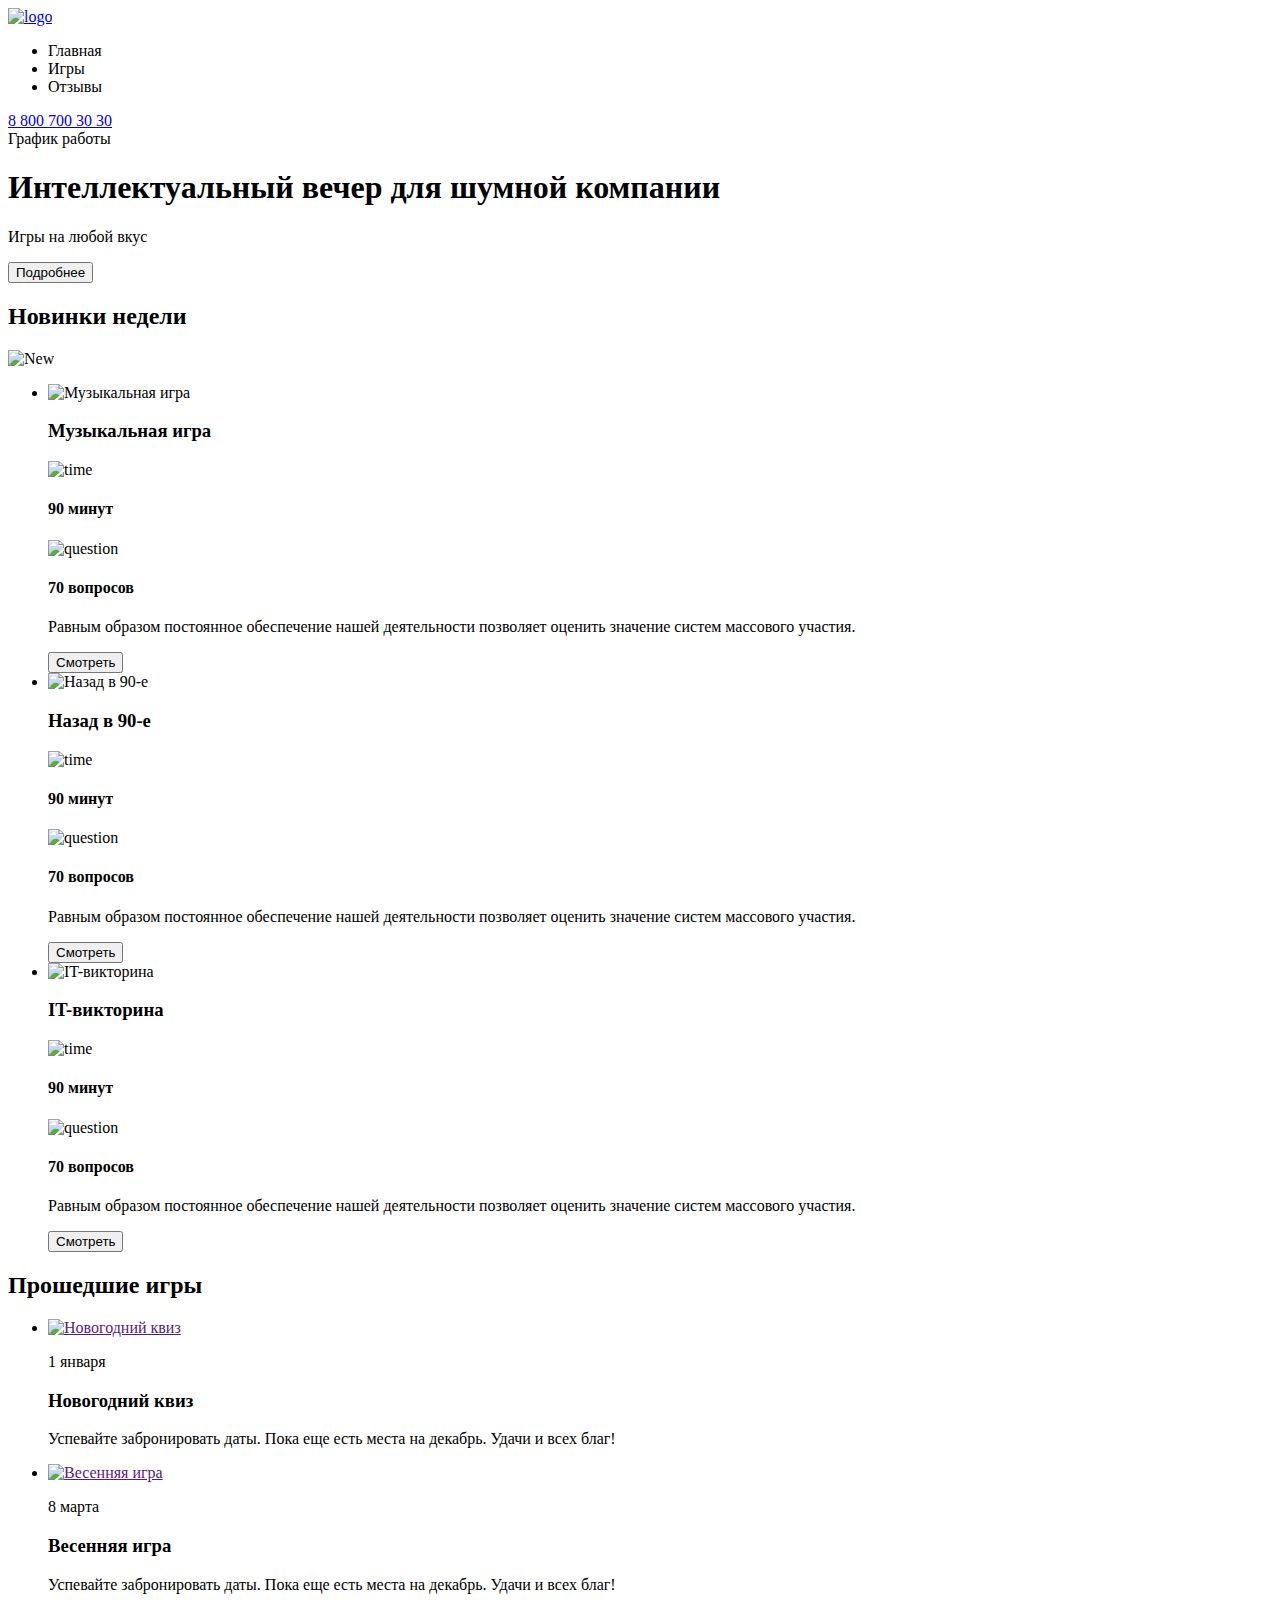
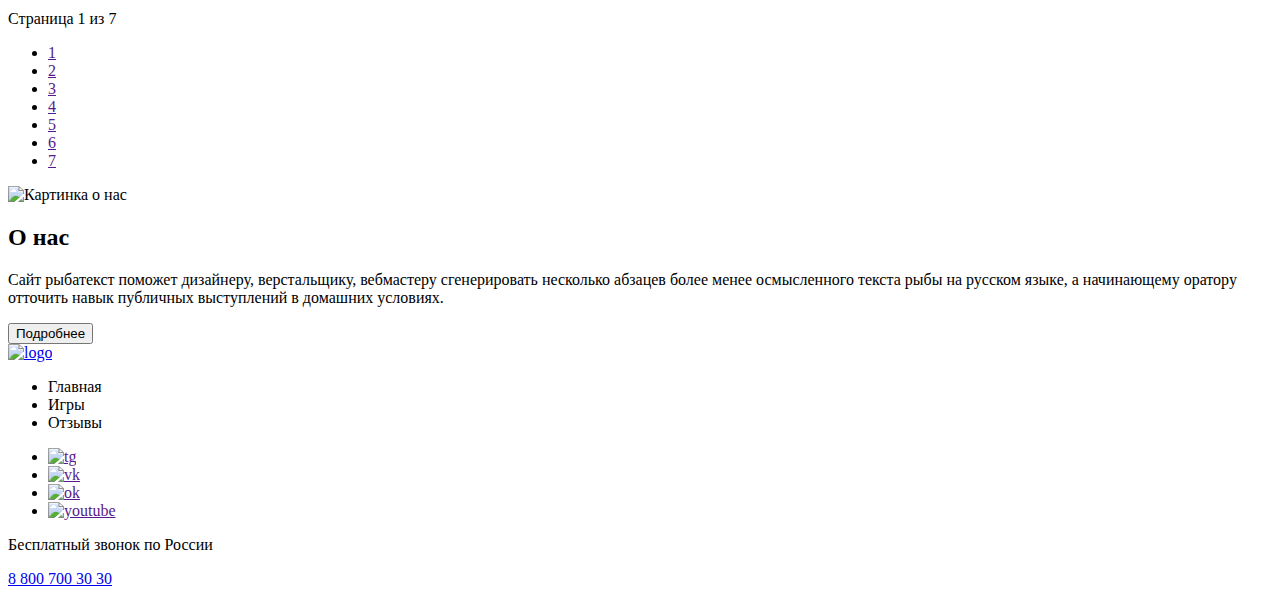
==== index.html @ 556efdce "Add files via upload" ====
<!DOCTYPE html>
<html lang="en">
  <head>
    <meta charset="UTF-8" />
    <meta name="viewport" content="width=a, initial-scale=1.0" />
    <title>Document</title>
  </head>
  <body>
    <div class="wrapper">
      <header class="header">
        <div class="logo">
          <a href="#" class="logo__link"
            ><img src="" alt="logo" class="logo__icon"
          /></a>
        </div>
        <nav class="menu">
          <ul class="menu__list">
            <li>Главная</li>
            <li>Игры</li>
            <li>Отзывы</li>
          </ul>
        </nav>
        <contacts>
          <div class="phone">
            <a href="tel:+78007003030">8 800 700 30 30</a>
          </div>
          <div class="schedule">График работы</div>
        </contacts>
      </header>
      <main class="main">
        <section class="primary">
          <h1 class="primary__title">
            Интеллектуальный вечер для шумной компании
          </h1>
          <p class="primary__text">Игры на&nbsp;любой вкус</p>
          <button class="primary__button">Подробнее</button>
        </section>
        <section class="week-new">
          <div class="week-new__title">
            <h2 class="week-new__title-text">Новинки недели</h2>
            <div class="week-new_title-icon"><img src="" alt="New" /></div>
          </div>
          <ul class="week-new__list">
            <li class="week-new__card">
              <img src="" alt="Музыкальная игра" class="week-new__img" />
              <div class="week-new__info">
                <h3 class="week-new__name">Музыкальная игра</h3>
                <div class="week-new__character">
                  <img src="" alt="time" class="week-new__icon" />
                  <h4 class="week-new__subtitle">90 минут</h4>
                </div>
                <div class="week-new__character">
                  <img src="" alt="question" class="week-new__icon" />
                  <h4 class="week-new__subtitle">70 вопросов</h4>
                </div>
                <p class="week-new__text">
                  Равным образом постоянное обеспечение нашей деятельности
                  позволяет оценить значение систем массового участия.
                </p>
              </div>
              <button class="card__button">Смотреть</button>
            </li>
            <li class="week-new__card">
              <img src="" alt="Назад в&nbsp;90-е" class="week-new__img" />
              <div class="week-new__info">
                <h3 class="week-new__name">Назад в&nbsp;90-е</h3>
                <div class="week-new__character">
                  <img src="" alt="time" class="week-new__icon" />
                  <h4 class="week-new__subtitle">90 минут</h4>
                </div>
                <div class="week-new__character">
                  <img src="" alt="question" class="week-new__icon" />
                  <h4 class="week-new__subtitle">70 вопросов</h4>
                </div>
                <p class="week-new__text">
                  Равным образом постоянное обеспечение нашей деятельности
                  позволяет оценить значение систем массового участия.
                </p>
              </div>
              <button class="card__button">Смотреть</button>
            </li>
            <li class="week-new__card">
              <img src="" alt="IT-викторина" class="week-new__img" />
              <div class="week-new__info">
                <h3 class="week-new__name">IT-викторина</h3>
                <div class="week-new__character">
                  <img src="" alt="time" class="week-new__icon" />
                  <h4 class="week-new__subtitle">90 минут</h4>
                </div>
                <div class="week-new__character">
                  <img src="" alt="question" class="week-new__icon" />
                  <h4 class="week-new__subtitle">70 вопросов</h4>
                </div>
                <p class="week-new__text">
                  Равным образом постоянное обеспечение нашей деятельности
                  позволяет оценить значение систем массового участия.
                </p>
              </div>
              <button class="card__button">Смотреть</button>
            </li>
          </ul>
        </section>
        <section class="game">
          <h2 class="game__title">Прошедшие игры</h2>
          <ul class="game__list">
            <li class="game__card">
              <a href=""
                ><img src="" alt="Новогодний квиз" class="game_img"
              /></a>
              <div class="game__info">
                <p class="game__date">1 января</p>
                <h3 class="game__card-title">Новогодний квиз</h3>
                <p class="game__text">
                  Успевайте забронировать даты. Пока еще есть места
                  на&nbsp;декабрь. Удачи и&nbsp;всех благ!
                </p>
              </div>
            </li>
            <li class="game__card">
              <a href=""><img src="" alt="Весенняя игра" class="game_img" /></a>
              <div class="game__info">
                <p class="game__date">8 марта</p>
                <h3 class="game__card-title">Весенняя игра</h3>
                <p class="game__text">
                  Успевайте забронировать даты. Пока еще есть места
                  на&nbsp;декабрь. Удачи и&nbsp;всех благ!
                </p>
              </div>
            </li>
          </ul>
          <div class="paginator">
            <div class="paginator_display">
              Страница <span class="paginator_display-current">1</span> из
              <span class="paginator_display-all"></span>7
            </div>
          </div>
          <ul class="paginator_list">
            <li class="paginator_item">
              <a href="" class="paginator__link">1</a>
            </li>
            <li class="paginator_item">
              <a href="" class="paginator__link">2</a>
            </li>
            <li class="paginator_item">
              <a href="" class="paginator__link">3</a>
            </li>
            <li class="paginator_item">
              <a href="" class="paginator__link">4</a>
            </li>
            <li class="paginator_item">
              <a href="" class="paginator__link">5</a>
            </li>
            <li class="paginator_item">
              <a href="" class="paginator__link">6</a>
            </li>
            <li class="paginator_item">
              <a href="" class="paginator__link">7</a>
            </li>
          </ul>
        </section>
        <section class="about">
          <img src="" alt="Картинка о нас" class="about_img" />
          <h2 class="about__title">О&nbsp;нас</h2>
          <p class="about__text">
            Сайт рыбатекст поможет дизайнеру, верстальщику, вебмастеру
            сгенерировать несколько абзацев более менее осмысленного текста рыбы
            на&nbsp;русском языке, а&nbsp;начинающему оратору отточить навык
            публичных выступлений в&nbsp;домашних условиях.
          </p>
          <button class="about__button">Подробнее</button>
        </section>
        <footer class="footer">
          <div class="logo">
            <a href="#" class="logo__link"
              ><img src="" alt="logo" class="logo__icon"
            /></a>
          </div>
          <nav class="menu">
            <ul class="menu__list">
              <li>Главная</li>
              <li>Игры</li>
              <li>Отзывы</li>
            </ul>
          </nav>
          <social class="social">
            <ul class="social__list">
              <li class="social__link">
                <a href="" class="social__link"
                  ><img src="" alt="tg" class="social__img"
                /></a>
              </li>
              <li class="social__link">
                <a href="" class="social__link"
                  ><img src="" alt="vk" class="social__img"
                /></a>
              </li>
              <li class="social__link">
                <a href="" class="social__link"
                  ><img src="" alt="ok" class="social__img"
                /></a>
              </li>
              <li class="social__link">
                <a href="" class="social__link"
                  ><img src="" alt="youtube" class="social__img"
                /></a>
              </li>
            </ul>
          </social>
          <contacts class="contacts">
            <p class="contacts">Бесплатный звонок по&nbsp;России</p>
            <div class="phone">
              <a href="tel:+78007003030">8 800 700 30 30</a>
            </div>
          </contacts>
        </footer>
      </main>
    </div>
  </body>
</html>
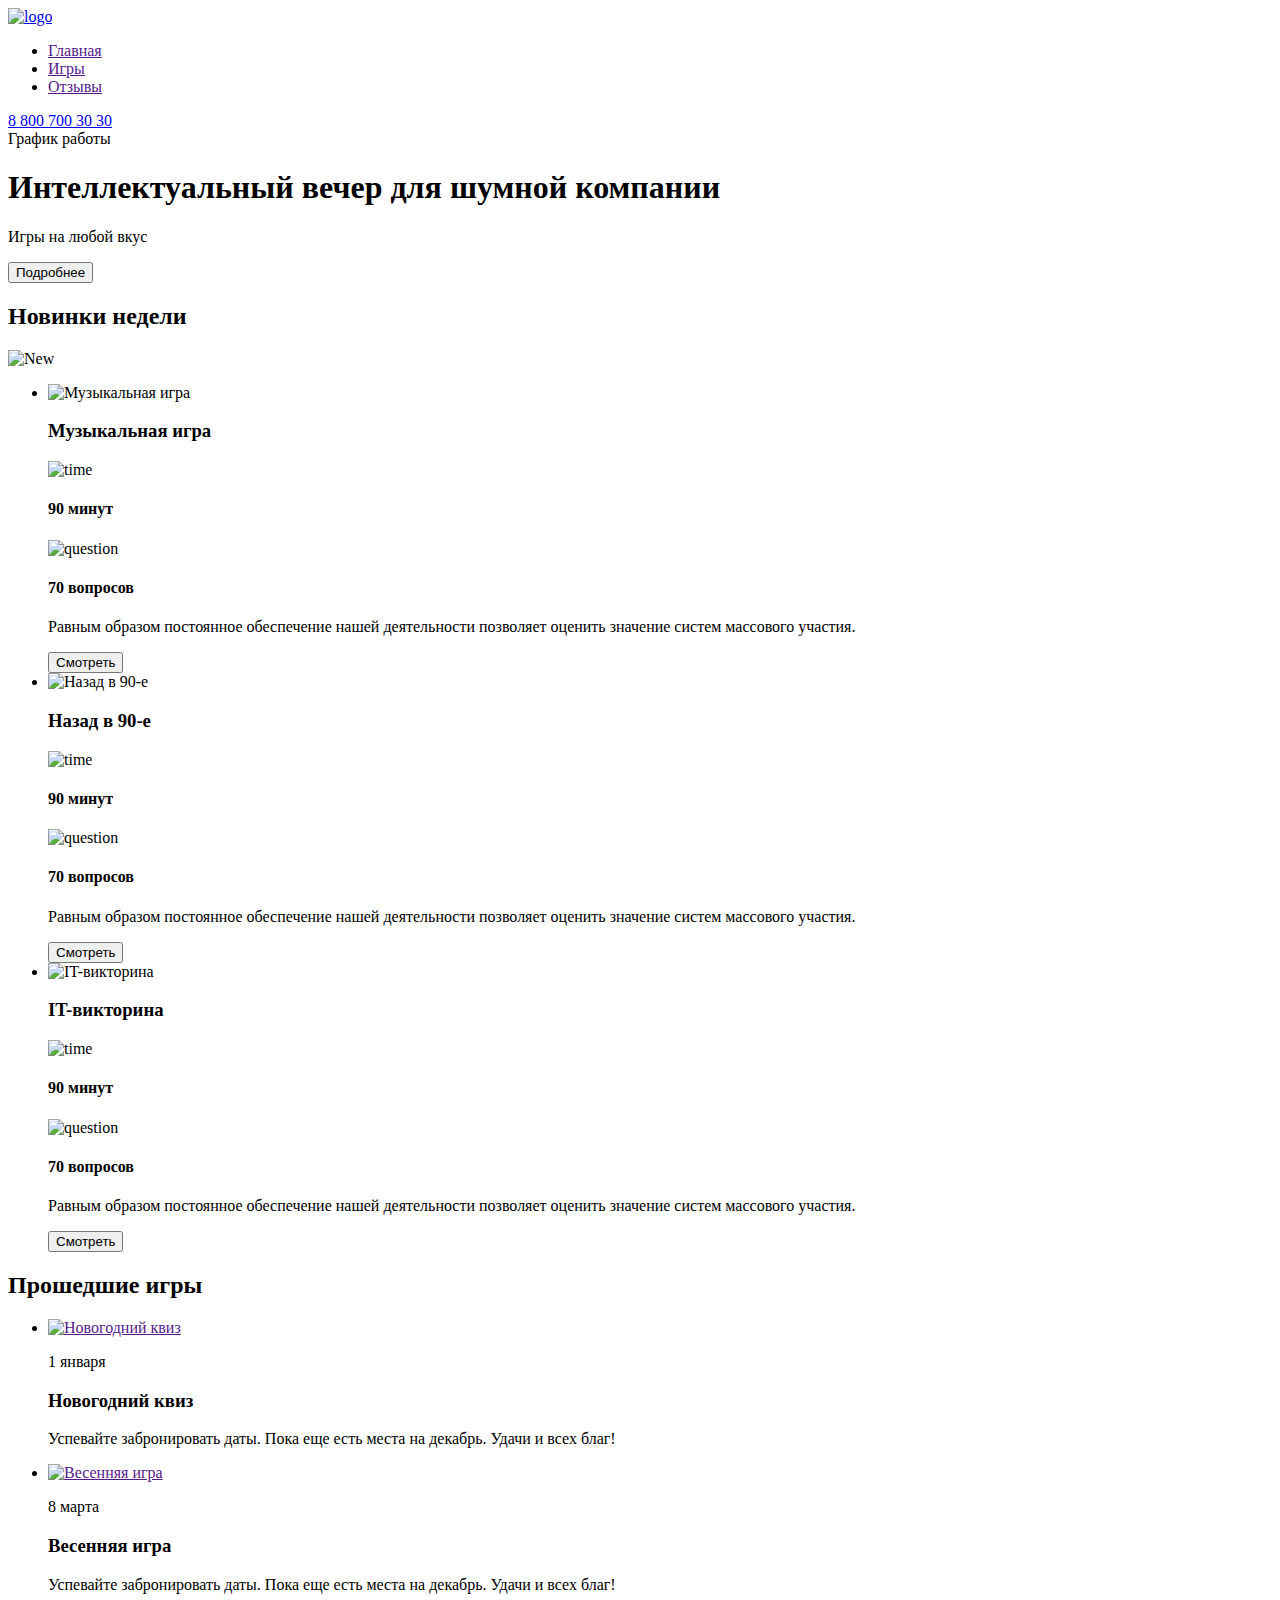
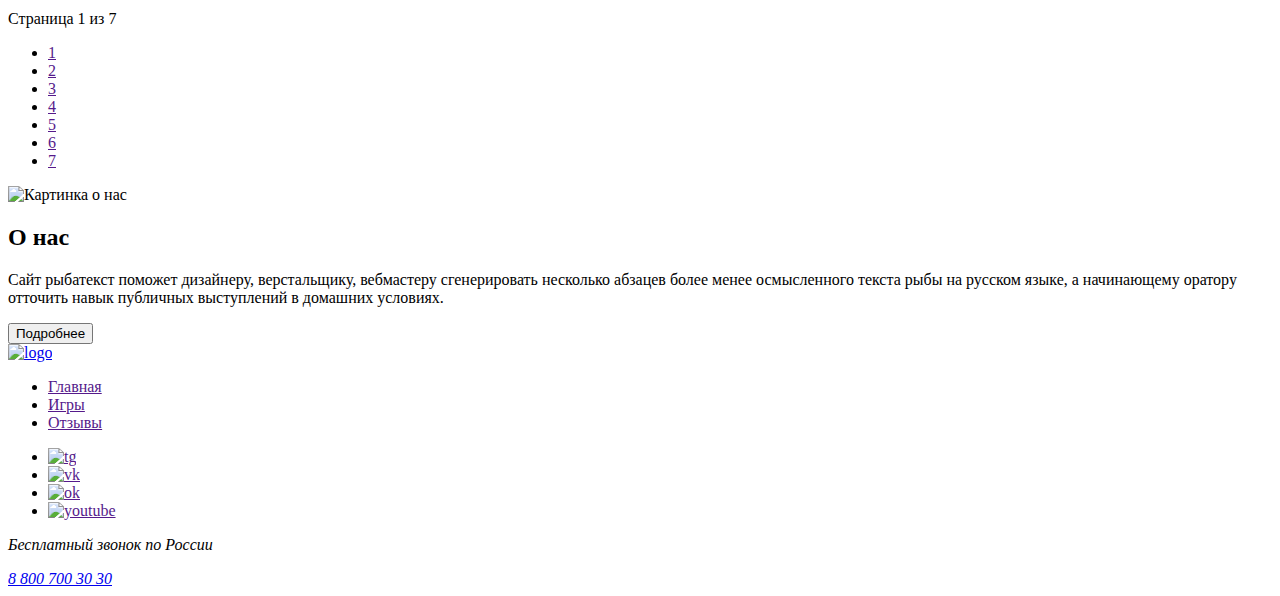
==== commit 0c8879d5: "Add files via upload" ====
--- a/index.html
+++ b/index.html
@@ -15,17 +15,17 @@
         </div>
         <nav class="menu">
           <ul class="menu__list">
-            <li>Главная</li>
-            <li>Игры</li>
-            <li>Отзывы</li>
+            <li class="menu__item"><a href="" class="menu__link">Главная</a></li>
+            <li class="menu__item"><a href="" class="menu__link">Игры</a></li>
+            <li class="menu__item"><a href="" class="menu__link">Отзывы</a></li></li>
           </ul>
         </nav>
-        <contacts>
-          <div class="phone">
+        <addres class="address">
+          <div class="address__phone">
             <a href="tel:+78007003030">8 800 700 30 30</a>
           </div>
-          <div class="schedule">График работы</div>
-        </contacts>
+          <div class="address__schedule">График работы</div>
+        </addres>
       </header>
       <main class="main">
         <section class="primary">
@@ -160,14 +160,16 @@
         </section>
         <section class="about">
           <img src="" alt="Картинка о нас" class="about_img" />
-          <h2 class="about__title">О&nbsp;нас</h2>
-          <p class="about__text">
-            Сайт рыбатекст поможет дизайнеру, верстальщику, вебмастеру
-            сгенерировать несколько абзацев более менее осмысленного текста рыбы
-            на&nbsp;русском языке, а&nbsp;начинающему оратору отточить навык
-            публичных выступлений в&nbsp;домашних условиях.
-          </p>
-          <button class="about__button">Подробнее</button>
+          <div class="about__description">
+            <h2 class="about__title">О&nbsp;нас</h2>
+            <p class="about__text">
+              Сайт рыбатекст поможет дизайнеру, верстальщику, вебмастеру
+              сгенерировать несколько абзацев более менее осмысленного текста рыбы
+              на&nbsp;русском языке, а&nbsp;начинающему оратору отточить навык
+              публичных выступлений в&nbsp;домашних условиях.
+            </p>
+            <button class="about__button">Подробнее</button>
+          </div>
         </section>
         <footer class="footer">
           <div class="logo">
@@ -177,12 +179,12 @@
           </div>
           <nav class="menu">
             <ul class="menu__list">
-              <li>Главная</li>
-              <li>Игры</li>
-              <li>Отзывы</li>
+              <li class="menu__item"><a href="" class="menu__link">Главная</a></li>
+              <li class="menu__item"><a href="" class="menu__link">Игры</a></li>
+              <li class="menu__item"><a href="" class="menu__link">Отзывы</a></li></li>
             </ul>
           </nav>
-          <social class="social">
+          <div class="social">
             <ul class="social__list">
               <li class="social__link">
                 <a href="" class="social__link"
@@ -205,13 +207,13 @@
                 /></a>
               </li>
             </ul>
-          </social>
-          <contacts class="contacts">
-            <p class="contacts">Бесплатный звонок по&nbsp;России</p>
-            <div class="phone">
+          </div>
+          <address class="address">
+            <p class="address_call">Бесплатный звонок по&nbsp;России</p>
+            <div class="address__phone">
               <a href="tel:+78007003030">8 800 700 30 30</a>
             </div>
-          </contacts>
+          </address>
         </footer>
       </main>
     </div>
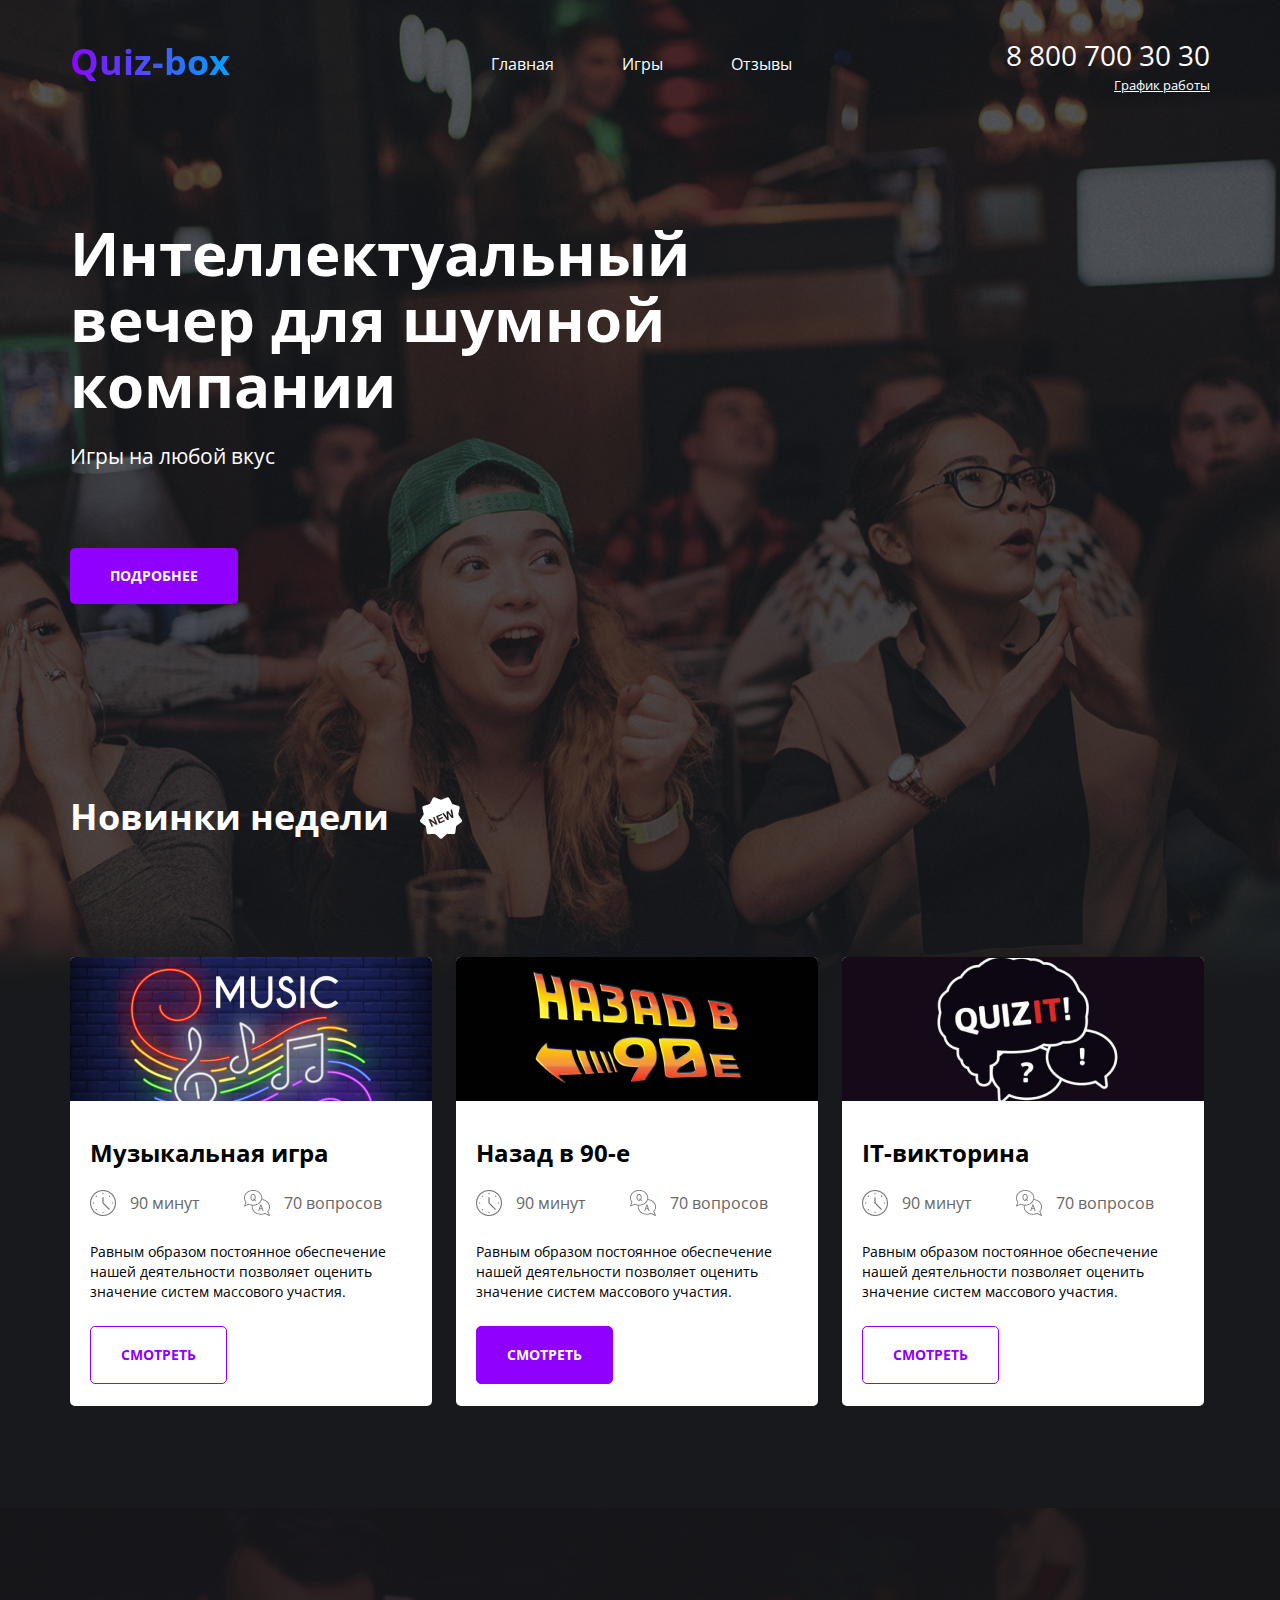
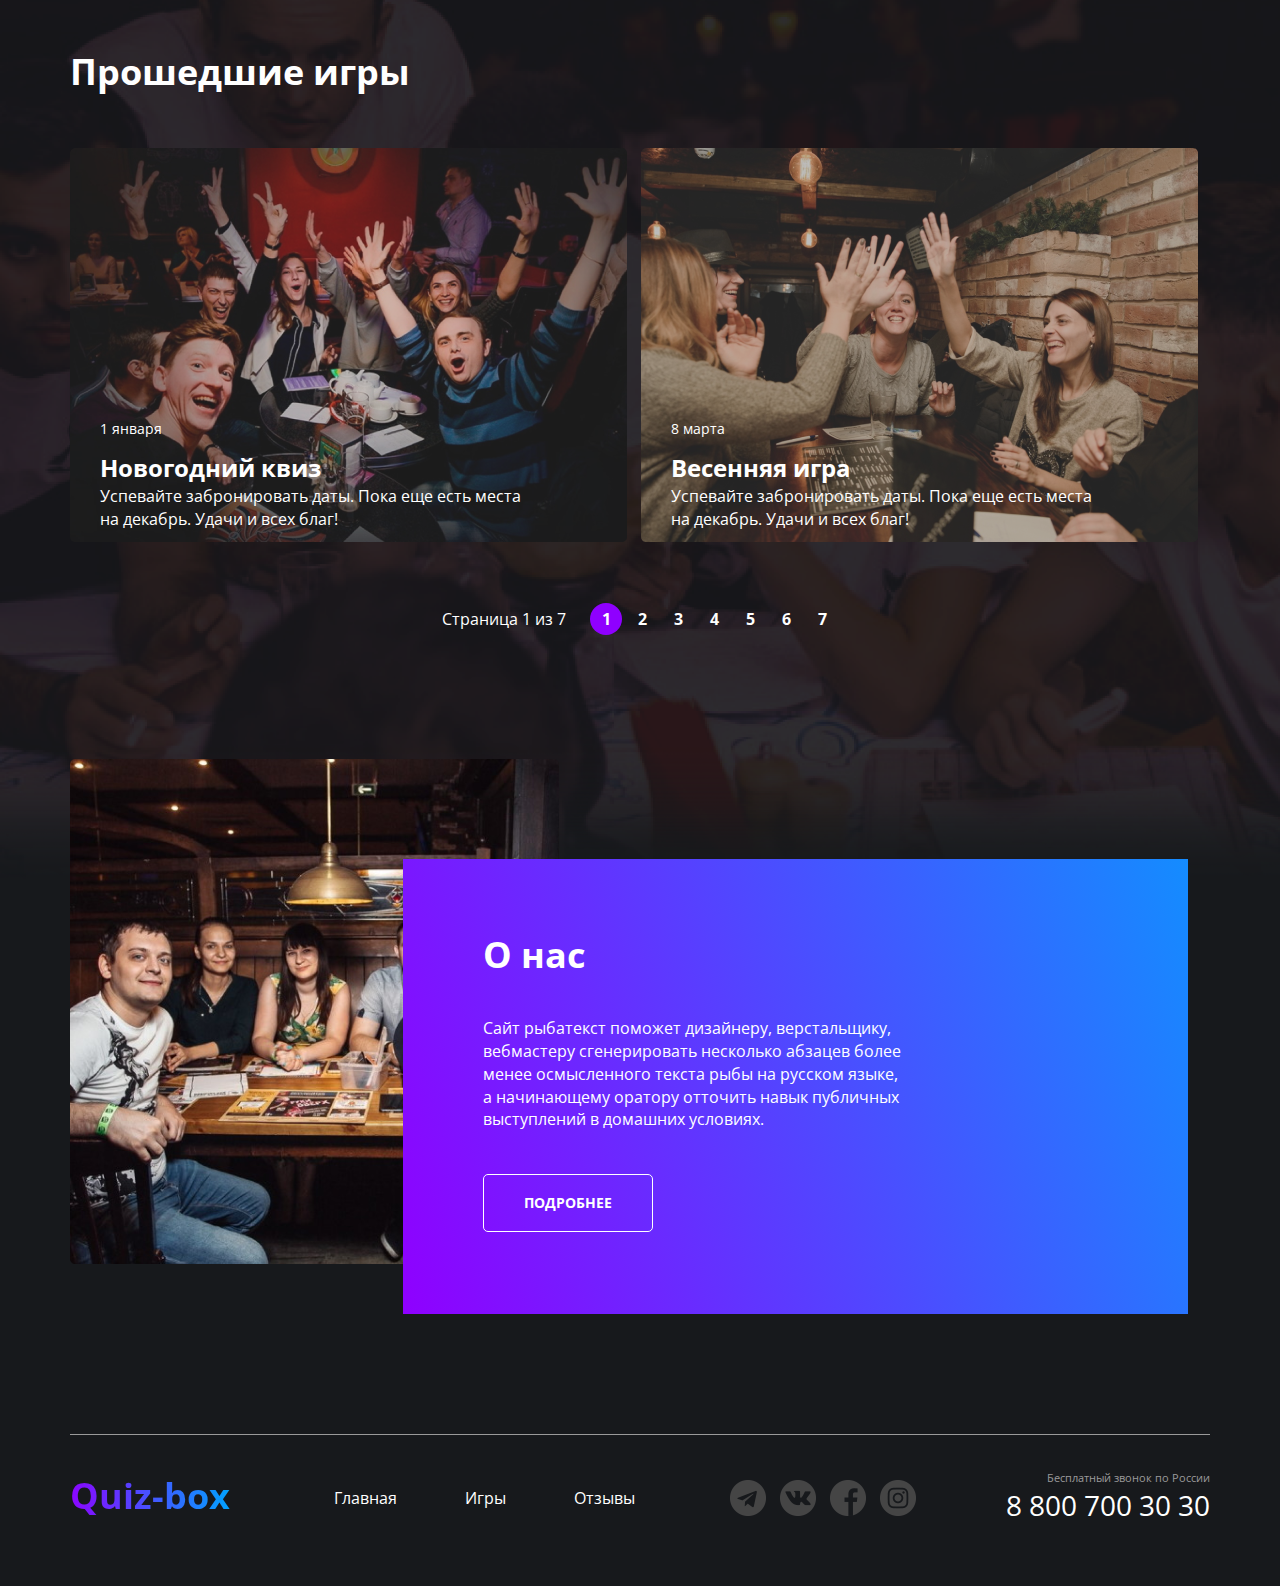
==== commit cd0220bf: "Add files via upload" ====
--- a/index.html
+++ b/index.html
@@ -1,17 +1,21 @@
 <!DOCTYPE html>
 <html lang="en">
   <head>
-    <meta charset="UTF-8" />
-    <meta name="viewport" content="width=a, initial-scale=1.0" />
+    <meta charset="UTF-8">
+    <meta name="viewport" content="width=a, initial-scale=1.0">
     <title>Document</title>
+    <link rel="preconnect" href="https://fonts.googleapis.com">
+<link rel="preconnect" href="https://fonts.gstatic.com" crossorigin>
+<link href="https://fonts.googleapis.com/css2?family=Inter:wght@100;200;300;400;500;600;700;800;900&family=Lora:ital,wght@0,500;0,600;0,700;1,500;1,600;1,700&family=Open+Sans:wght@400;700&display=swap" rel="stylesheet">
+
+    <link rel="stylesheet" href="./style.css">
   </head>
   <body>
-    <div class="wrapper">
+    <div class="wrapper main-page-wrapper">
+      <div class="container">
       <header class="header">
         <div class="logo">
-          <a href="#" class="logo__link"
-            ><img src="" alt="logo" class="logo__icon"
-          /></a>
+          <a href="#" class="logo__link">Quiz-box</a>
         </div>
         <nav class="menu">
           <ul class="menu__list">
@@ -33,70 +37,70 @@
             Интеллектуальный вечер для шумной компании
           </h1>
           <p class="primary__text">Игры на&nbsp;любой вкус</p>
-          <button class="primary__button">Подробнее</button>
+          <a class="primary__button" href="" target="_blank">Подробнее</a>
         </section>
         <section class="week-new">
           <div class="week-new__title">
             <h2 class="week-new__title-text">Новинки недели</h2>
-            <div class="week-new_title-icon"><img src="" alt="New" /></div>
+            <div class="week-new__title-icon"><img src="img/ic1.png" alt="New" /></div>
           </div>
           <ul class="week-new__list">
             <li class="week-new__card">
-              <img src="" alt="Музыкальная игра" class="week-new__img" />
+              <img src="img/music.png" alt="Музыкальная игра" class="week-new__img" />
               <div class="week-new__info">
                 <h3 class="week-new__name">Музыкальная игра</h3>
                 <div class="week-new__character">
-                  <img src="" alt="time" class="week-new__icon" />
-                  <h4 class="week-new__subtitle">90 минут</h4>
-                </div>
-                <div class="week-new__character">
-                  <img src="" alt="question" class="week-new__icon" />
+                  <img src="./img/clock.png" alt="time" class="week-new__icon" />
+                  <h4 class="week-new__subtitle week-new__time">90 минут</h4>
+                </div>
+                <div class="week-new__character">
+                  <img src="./img/qa.png" alt="question" class="week-new__icon" />
                   <h4 class="week-new__subtitle">70 вопросов</h4>
                 </div>
                 <p class="week-new__text">
                   Равным образом постоянное обеспечение нашей деятельности
                   позволяет оценить значение систем массового участия.
                 </p>
-              </div>
-              <button class="card__button">Смотреть</button>
+                <a class="card__button">Смотреть</a>
+              </div>
             </li>
             <li class="week-new__card">
-              <img src="" alt="Назад в&nbsp;90-е" class="week-new__img" />
+              <img src="./img/back.png" alt="Назад в&nbsp;90-е" class="week-new__img" />
               <div class="week-new__info">
                 <h3 class="week-new__name">Назад в&nbsp;90-е</h3>
                 <div class="week-new__character">
-                  <img src="" alt="time" class="week-new__icon" />
-                  <h4 class="week-new__subtitle">90 минут</h4>
-                </div>
-                <div class="week-new__character">
-                  <img src="" alt="question" class="week-new__icon" />
+                  <img src="./img/clock.png" alt="time" class="week-new__icon" />
+                  <h4 class="week-new__subtitle week-new__time">90 минут</h4>
+                </div>
+                <div class="week-new__character">
+                  <img src="./img/qa.png" alt="question" class="week-new__icon" />
                   <h4 class="week-new__subtitle">70 вопросов</h4>
                 </div>
                 <p class="week-new__text">
                   Равным образом постоянное обеспечение нашей деятельности
                   позволяет оценить значение систем массового участия.
                 </p>
-              </div>
-              <button class="card__button">Смотреть</button>
+                <a class="card__button card_button-full">Смотреть</a>
+              </div>
             </li>
             <li class="week-new__card">
-              <img src="" alt="IT-викторина" class="week-new__img" />
+              <img src="./img/quize.png" alt="IT-викторина" class="week-new__img" />
               <div class="week-new__info">
                 <h3 class="week-new__name">IT-викторина</h3>
                 <div class="week-new__character">
-                  <img src="" alt="time" class="week-new__icon" />
-                  <h4 class="week-new__subtitle">90 минут</h4>
-                </div>
-                <div class="week-new__character">
-                  <img src="" alt="question" class="week-new__icon" />
+                  <img src="./img/clock.png" alt="time" class="week-new__icon" />
+                  <h4 class="week-new__subtitle week-new__time">90 минут</h4>
+                </div>
+                <div class="week-new__character">
+                  <img src="./img/qa.png" alt="question" class="week-new__icon" />
                   <h4 class="week-new__subtitle">70 вопросов</h4>
                 </div>
                 <p class="week-new__text">
                   Равным образом постоянное обеспечение нашей деятельности
                   позволяет оценить значение систем массового участия.
                 </p>
-              </div>
-              <button class="card__button">Смотреть</button>
+                <a class="card__button">Смотреть</a>
+              </div>
             </li>
           </ul>
         </section>
@@ -105,7 +109,7 @@
           <ul class="game__list">
             <li class="game__card">
               <a href=""
-                ><img src="" alt="Новогодний квиз" class="game_img"
+                ><img src="./img/newyear.png" alt="Новогодний квиз" class="game__img"
               /></a>
               <div class="game__info">
                 <p class="game__date">1 января</p>
@@ -117,7 +121,7 @@
               </div>
             </li>
             <li class="game__card">
-              <a href=""><img src="" alt="Весенняя игра" class="game_img" /></a>
+              <a href=""><img src="./img/spring.png" alt="Весенняя игра" class="game__img" /></a>
               <div class="game__info">
                 <p class="game__date">8 марта</p>
                 <h3 class="game__card-title">Весенняя игра</h3>
@@ -129,37 +133,38 @@
             </li>
           </ul>
           <div class="paginator">
-            <div class="paginator_display">
-              Страница <span class="paginator_display-current">1</span> из
-              <span class="paginator_display-all"></span>7
+            <div class="paginator__display">
+              Страница <span class="paginator__display-current">1</span> из
+              <span class="paginator__display-all"></span>7
             </div>
-          </div>
-          <ul class="paginator_list">
-            <li class="paginator_item">
-              <a href="" class="paginator__link">1</a>
-            </li>
-            <li class="paginator_item">
-              <a href="" class="paginator__link">2</a>
-            </li>
-            <li class="paginator_item">
-              <a href="" class="paginator__link">3</a>
-            </li>
-            <li class="paginator_item">
-              <a href="" class="paginator__link">4</a>
-            </li>
-            <li class="paginator_item">
-              <a href="" class="paginator__link">5</a>
-            </li>
-            <li class="paginator_item">
-              <a href="" class="paginator__link">6</a>
-            </li>
-            <li class="paginator_item">
-              <a href="" class="paginator__link">7</a>
-            </li>
-          </ul>
+            <ul class="paginator__list">
+              <li class="paginator__item paginator__item--active">
+                <a href="" class="paginator__link">1</a>
+              </li>
+              <li class="paginator__item">
+                <a href="" class="paginator__link">2</a>
+              </li>
+              <li class="paginator__item">
+                <a href="" class="paginator__link">3</a>
+              </li>
+              <li class="paginator__item">
+                <a href="" class="paginator__link">4</a>
+              </li>
+              <li class="paginator__item">
+                <a href="" class="paginator__link">5</a>
+              </li>
+              <li class="paginator__item">
+                <a href="" class="paginator__link">6</a>
+              </li>
+              <li class="paginator__item">
+                <a href="" class="paginator__link">7</a>
+              </li>
+            </ul>
+          </div>
+
         </section>
         <section class="about">
-          <img src="" alt="Картинка о нас" class="about_img" />
+          <img src="./img/about.png" alt="Картинка о нас" class="about_img" />
           <div class="about__description">
             <h2 class="about__title">О&nbsp;нас</h2>
             <p class="about__text">
@@ -168,16 +173,15 @@
               на&nbsp;русском языке, а&nbsp;начинающему оратору отточить навык
               публичных выступлений в&nbsp;домашних условиях.
             </p>
-            <button class="about__button">Подробнее</button>
+            <a class="about__button">Подробнее</a>
           </div>
         </section>
         <footer class="footer">
+          <div class="footer__border">
           <div class="logo">
-            <a href="#" class="logo__link"
-              ><img src="" alt="logo" class="logo__icon"
-            /></a>
-          </div>
-          <nav class="menu">
+            <a href="#" class="logo__link">Quiz-box</a>
+          </div>
+          <nav class="menu__footer">
             <ul class="menu__list">
               <li class="menu__item"><a href="" class="menu__link">Главная</a></li>
               <li class="menu__item"><a href="" class="menu__link">Игры</a></li>
@@ -188,34 +192,36 @@
             <ul class="social__list">
               <li class="social__link">
                 <a href="" class="social__link"
-                  ><img src="" alt="tg" class="social__img"
-                /></a>
-              </li>
-              <li class="social__link">
-                <a href="" class="social__link"
-                  ><img src="" alt="vk" class="social__img"
-                /></a>
-              </li>
-              <li class="social__link">
-                <a href="" class="social__link"
-                  ><img src="" alt="ok" class="social__img"
-                /></a>
-              </li>
-              <li class="social__link">
-                <a href="" class="social__link"
-                  ><img src="" alt="youtube" class="social__img"
+                  ><img src="./img/tg.png" alt="tg" class="social__img"
+                /></a>
+              </li>
+              <li class="social__link">
+                <a href="" class="social__link"
+                  ><img src="./img/vk.png" alt="vk" class="social__img"
+                /></a>
+              </li>
+              <li class="social__link">
+                <a href="" class="social__link"
+                  ><img src="./img/f.png" alt="ok" class="social__img"
+                /></a>
+              </li>
+              <li class="social__link">
+                <a href="" class="social__link"
+                  ><img src="./img/in.png" alt="youtube" class="social__img"
                 /></a>
               </li>
             </ul>
           </div>
-          <address class="address">
-            <p class="address_call">Бесплатный звонок по&nbsp;России</p>
+          <div class="address">
+            <p class="address__call">Бесплатный звонок по&nbsp;России</p>
             <div class="address__phone">
               <a href="tel:+78007003030">8 800 700 30 30</a>
             </div>
-          </address>
+          </div>
+        </div>
         </footer>
       </main>
     </div>
+    </div>
   </body>
 </html>
--- a/style.css
+++ b/style.css
@@ -0,0 +1,340 @@
+* {
+  box-sizing: border-box;
+}
+body {
+  font-family: "Open Sans", sans-serif;
+  margin: 0;
+  background-color: #17191c;
+  color: #ffffff;
+  font-size: 16px;
+  line-height: 1.42;
+}
+h1,
+h2,
+h3,
+h4,
+p {
+  margin: 0;
+}
+h2 {
+  font-size: 36px;
+  font-weight: bold;
+}
+a {
+  text-decoration: none;
+  color: #ffffff;
+  cursor: pointer;
+}
+
+ul,
+li {
+  list-style: none;
+  margin: 0;
+  padding: 0;
+}
+
+button {
+  cursor: pointer;
+  padding: 0;
+}
+.wrapper {
+}
+.main-page-wrapper {
+    background: url("./img/bg1.png") center top no-repeat, url("./img/bg2.png") center bottom 660px no-repeat;
+    filter: alpha(opacity=30);
+}
+.container {
+  width: 1140px;
+  margin: 0 auto;
+}
+
+.header {
+  height: 150px;
+  position: relative;
+  margin-bottom: 70px;
+}
+.logo {
+  position: absolute;
+  top: 36px;
+}
+.logo__link {
+  position: abslolute;
+  background-color: #17191c;
+  font-size: 36px;
+  background-image: linear-gradient(88deg, #8f00ff -2.44%, #00a3ff 100%);
+  -webkit-background-clip: text;
+  -webkit-text-fill-color: transparent;
+  font-weight: 700;
+}
+.menu {
+  top: 36px;
+  line-height: 55px;
+  left: 357px;
+  position: absolute;
+}
+.address {
+  right: 0px;
+  top: 36px;
+  position: absolute;
+}
+.menu__item {
+  display: inline-block;
+  vertical-align: middle;
+  padding-left: 64px;
+}
+.menu__link:hover {
+  color: #8f00ff;
+}
+.address__phone {
+  font-size: 28px;
+  text-decoration: none;
+}
+.address__schedule {
+  font-size: 13px;
+  text-align: right;
+  text-decoration: underline;
+}
+.primary {
+  width: 640px;
+}
+.primary__title {
+  font-weight: 700;
+  font-size: 60px;
+  line-height: 1.1;
+  margin-bottom: 24px;
+}
+.primary__text {
+  font-size: 21px;
+  margin-bottom: 76px;
+}
+.primary__button {
+  background: #8f00ff;
+  border: none;
+  padding: 18px 40px;
+  text-transform: uppercase;
+  border-radius: 5px;
+  font-weight: bold;
+  font-size: 14px;
+  display: inline-block;
+}
+.primary__button:hover {
+  background: #741bba;
+}
+.week-new {
+  margin-top: 193px;
+}
+.week-new__title {
+  font-size: 36px;
+  line-height: 1.1;
+  font-weight: 700;
+  left: 0px;
+  position: relative;
+  top: 0px;
+}
+.week-new__title-text {
+  position: absolute;
+}
+.week-new__title-icon {
+  position: absolute;
+  left: 350px;
+}
+.week-new__list {
+  position: relative;
+  top: 160px;
+}
+.week-new__card {
+  min-height: 449px;
+  background: #ffffff;
+  border-radius: 5px;
+  display: inline-block;
+  margin-right: 20px;
+  width: 362px;
+}
+.week-new__img {
+  min-height: 144px;
+  margin-bottom: 30px;
+}
+
+.week-new__card:last-child {
+  margin-right: 0px;
+}
+.week-new__info {
+  color: black;
+  padding: 0 20px;
+}
+.week-new__name {
+  font-size: 24px;
+  font-weight: 700;
+}
+.week-new__character {
+  position: relative;
+  top: 0px;
+  display: inline-block;
+  margin: 20px 0 20px 0;
+}
+.week-new__icon {
+  display: inline-block;
+}
+.week-new__subtitle {
+  display: inline-block;
+  margin-left: 10px;
+  color: #666666;
+  font-weight: 400;
+  line-height: 26px;
+  vertical-align: top;
+}
+.week-new__time {
+  margin-right: 40px;
+}
+.week-new__text {
+  font-size: 14px;
+}
+.card__button {
+  color: #8f00ff;
+  display: inline-block;
+  padding: 18px 30px;
+  border: #8f00ff 1px solid;
+  border-radius: 5px;
+  background: #fff;
+  text-transform: uppercase;
+  font-weight: 700;
+  font-size: 14px;
+  margin-top: 24px;
+}
+.card_button-full {
+  color: #fff;
+  border-radius: 5px;
+  background: #8f00ff;
+}
+.game {
+  margin-top: 400px;
+}
+.game__title {
+  margin-bottom: 51px;
+}
+.game__card {
+  width: 567px;
+  display: inline-block;
+  position: relative;
+  border-radius: 5px;
+  overflow: hidden;
+  margin-bottom: 50px;
+}
+.game_img {
+  display: block;
+  width: 100%;
+  height: 100%;
+}
+.game__info {
+  position: absolute;
+  left: 0;
+  right: 0;
+  bottom: 0;
+  padding: 17px 30px;
+}
+.game__date {
+  font-size: 14px;
+  margin-bottom: 12px;
+}
+.game__card-title {
+  font-size: 24px;
+  font-weight: 700;
+}
+.paginator {
+  text-align: center;
+}
+.paginator__display {
+  display: inline-block;
+  vertical-align: middle;
+  margin-right: 20px;
+}
+.paginator__list {
+  display: inline-block;
+}
+.paginator__item {
+  display: inline-block;
+  vertical-align: middle;
+}
+.paginator__link {
+  display: block;
+  width: 32px;
+  height: 32px;
+  border-radius: 50%;
+  position: relative;
+  text-decoration: none;
+  font-weight: bold;
+  line-height: 32px;
+}
+.paginator__item--active .paginator__link {
+  background: #8f00ff;
+}
+.paginator__link:hover {
+  background: #8f00ff;
+}
+.about {
+  margin-top: 124px;
+}
+.about_img {
+  display: inline-block;
+  vertical-align: top;
+  width: 489px;
+  height: 505px;
+  overflow: hidden;
+}
+.about__description {
+  background: linear-gradient(71deg, #8f00ff 0%, #148cff 100%), #212121;
+  padding: 70px 80px;
+  width: 785px;
+  min-height: 455px;
+  display: inline-block;
+  vertical-align: top;
+  margin-left: -160px;
+  margin-top: 100px;
+}
+.about__text {
+  margin-top: 37px;
+  width: 460px;
+}
+.about__button {
+  display: inline-block;
+  margin-top: 43px;
+  padding: 18px 40px;
+  border: #ffffff 1px solid;
+  border-radius: 5px;
+  text-transform: uppercase;
+  font-size: 14px;
+  font-weight: bold;
+}
+.footer {
+    margin-top: 120px;
+    height: 152px;
+    position: relative;
+}
+.menu__footer {
+    top: 36px;
+    line-height: 55px;
+    left: 200px;
+    position: absolute;
+  }
+  .social {
+    top: 40px;
+    left: 650px;
+    position: absolute;
+  }
+  .address {
+    text-align: left;
+  }
+.social__link {
+    display: inline-block;
+    margin-left: 5px;
+    vertical-align: middle;
+    margin-top: 3px;
+}
+.address__call {
+   font-size: 11px;
+   color: #9A9A9A;
+   text-align: right;
+}
+.footer__border {
+    border-top: 1px solid #9A9A9A;
+}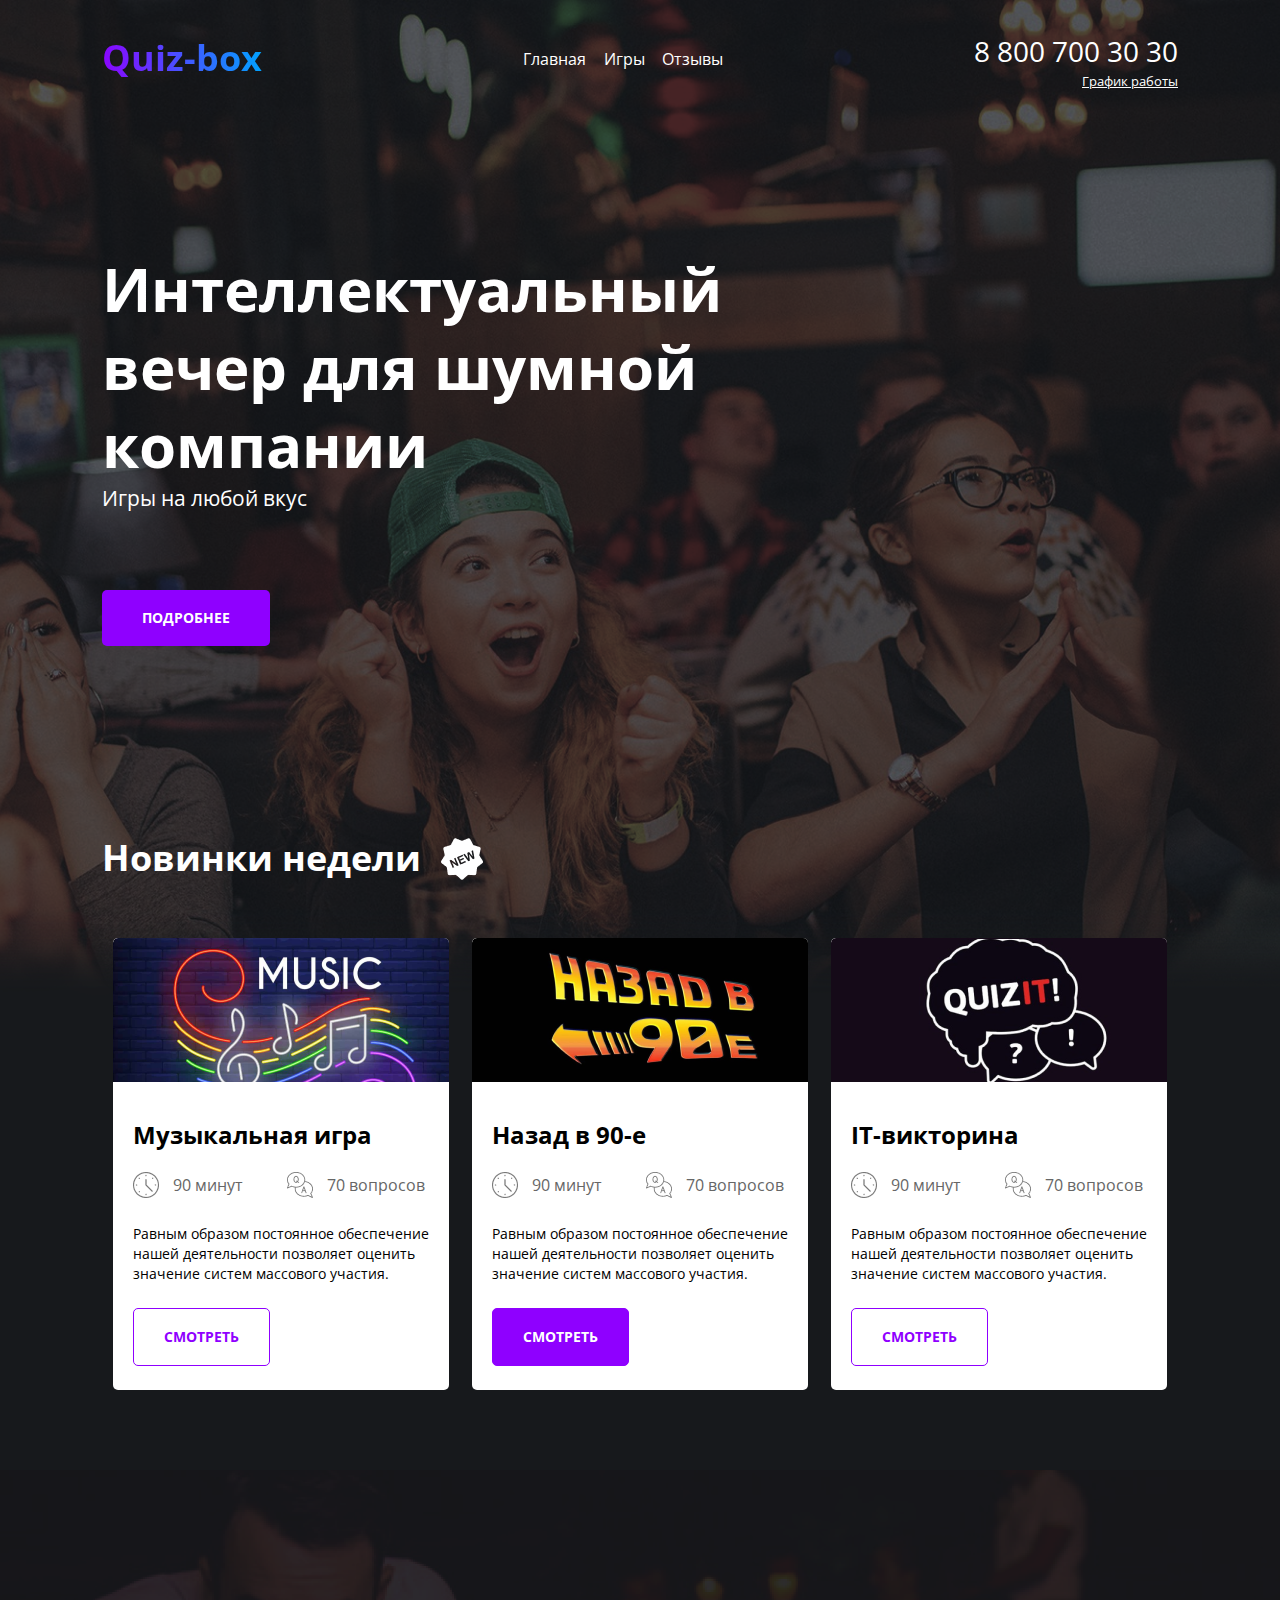
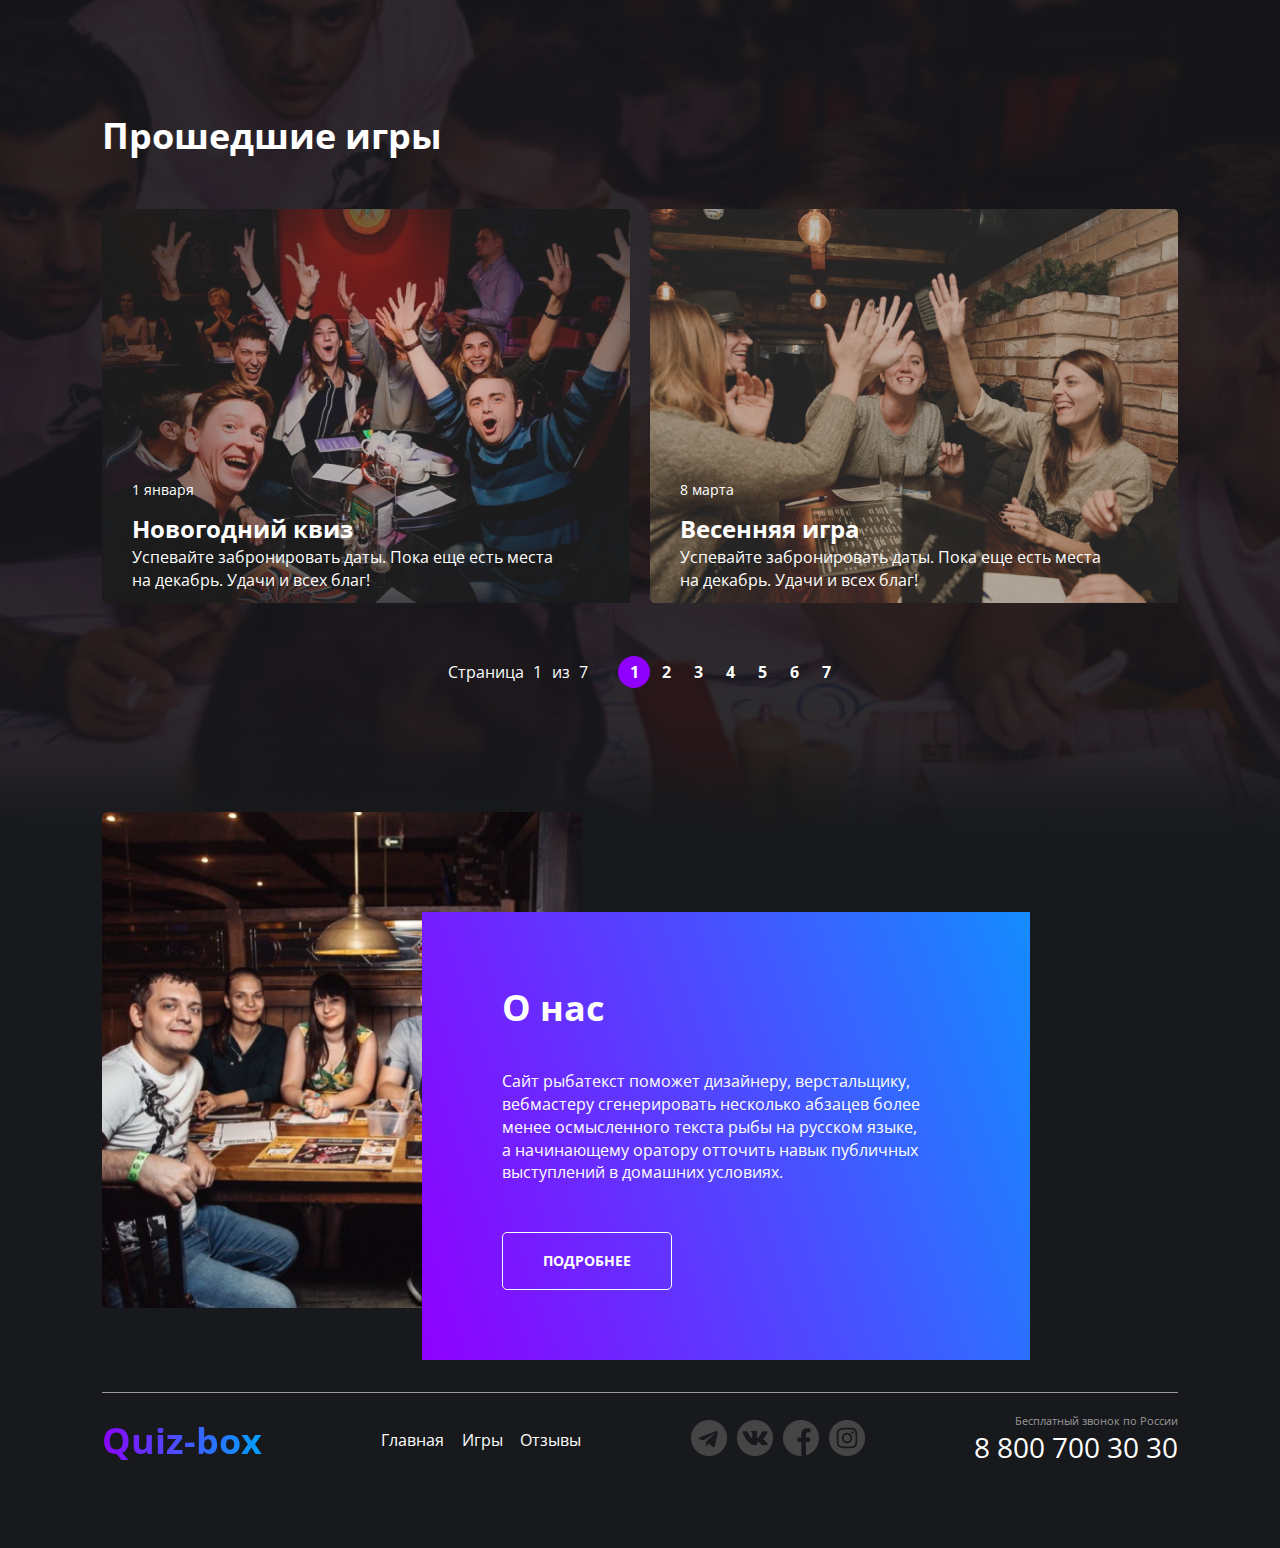
==== commit 8306c959: "Add files via upload" ====
--- a/index.html
+++ b/index.html
@@ -134,8 +134,8 @@
           </ul>
           <div class="paginator">
             <div class="paginator__display">
-              Страница <span class="paginator__display-current">1</span> из
-              <span class="paginator__display-all"></span>7
+              Страница <span class="paginator__display-current">1</span>из
+              <span class="paginator__display-all">7</span>
             </div>
             <ul class="paginator__list">
               <li class="paginator__item paginator__item--active">
@@ -161,7 +161,6 @@
               </li>
             </ul>
           </div>
-
         </section>
         <section class="about">
           <img src="./img/about.png" alt="Картинка о нас" class="about_img" />
@@ -176,8 +175,10 @@
             <a class="about__button">Подробнее</a>
           </div>
         </section>
+      </main>
         <footer class="footer">
           <div class="footer__border">
+          </div>
           <div class="logo">
             <a href="#" class="logo__link">Quiz-box</a>
           </div>
@@ -190,17 +191,17 @@
           </nav>
           <div class="social">
             <ul class="social__list">
-              <li class="social__link">
+              <li class="social__item">
                 <a href="" class="social__link"
                   ><img src="./img/tg.png" alt="tg" class="social__img"
                 /></a>
               </li>
-              <li class="social__link">
+              <li class="social__item">
                 <a href="" class="social__link"
                   ><img src="./img/vk.png" alt="vk" class="social__img"
                 /></a>
               </li>
-              <li class="social__link">
+              <li class="social__item">
                 <a href="" class="social__link"
                   ><img src="./img/f.png" alt="ok" class="social__img"
                 /></a>
@@ -218,9 +219,8 @@
               <a href="tel:+78007003030">8 800 700 30 30</a>
             </div>
           </div>
-        </div>
         </footer>
-      </main>
+
     </div>
     </div>
   </body>
--- a/style.css
+++ b/style.css
@@ -1,340 +1,5 @@
-* {
-  box-sizing: border-box;
-}
-body {
-  font-family: "Open Sans", sans-serif;
-  margin: 0;
-  background-color: #17191c;
-  color: #ffffff;
-  font-size: 16px;
-  line-height: 1.42;
-}
-h1,
-h2,
-h3,
-h4,
-p {
-  margin: 0;
-}
-h2 {
-  font-size: 36px;
-  font-weight: bold;
-}
-a {
-  text-decoration: none;
-  color: #ffffff;
-  cursor: pointer;
-}
-
-ul,
-li {
-  list-style: none;
-  margin: 0;
-  padding: 0;
-}
-
-button {
-  cursor: pointer;
-  padding: 0;
-}
-.wrapper {
-}
-.main-page-wrapper {
-    background: url("./img/bg1.png") center top no-repeat, url("./img/bg2.png") center bottom 660px no-repeat;
-    filter: alpha(opacity=30);
-}
-.container {
-  width: 1140px;
-  margin: 0 auto;
-}
-
-.header {
-  height: 150px;
-  position: relative;
-  margin-bottom: 70px;
-}
-.logo {
-  position: absolute;
-  top: 36px;
-}
-.logo__link {
-  position: abslolute;
-  background-color: #17191c;
-  font-size: 36px;
-  background-image: linear-gradient(88deg, #8f00ff -2.44%, #00a3ff 100%);
-  -webkit-background-clip: text;
-  -webkit-text-fill-color: transparent;
-  font-weight: 700;
-}
-.menu {
-  top: 36px;
-  line-height: 55px;
-  left: 357px;
-  position: absolute;
-}
-.address {
-  right: 0px;
-  top: 36px;
-  position: absolute;
-}
-.menu__item {
-  display: inline-block;
-  vertical-align: middle;
-  padding-left: 64px;
-}
-.menu__link:hover {
-  color: #8f00ff;
-}
-.address__phone {
-  font-size: 28px;
-  text-decoration: none;
-}
-.address__schedule {
-  font-size: 13px;
-  text-align: right;
-  text-decoration: underline;
-}
-.primary {
-  width: 640px;
-}
-.primary__title {
-  font-weight: 700;
-  font-size: 60px;
-  line-height: 1.1;
-  margin-bottom: 24px;
-}
-.primary__text {
-  font-size: 21px;
-  margin-bottom: 76px;
-}
-.primary__button {
-  background: #8f00ff;
-  border: none;
-  padding: 18px 40px;
-  text-transform: uppercase;
-  border-radius: 5px;
-  font-weight: bold;
-  font-size: 14px;
-  display: inline-block;
-}
-.primary__button:hover {
-  background: #741bba;
-}
-.week-new {
-  margin-top: 193px;
-}
-.week-new__title {
-  font-size: 36px;
-  line-height: 1.1;
-  font-weight: 700;
-  left: 0px;
-  position: relative;
-  top: 0px;
-}
-.week-new__title-text {
-  position: absolute;
-}
-.week-new__title-icon {
-  position: absolute;
-  left: 350px;
-}
-.week-new__list {
-  position: relative;
-  top: 160px;
-}
-.week-new__card {
-  min-height: 449px;
-  background: #ffffff;
-  border-radius: 5px;
-  display: inline-block;
-  margin-right: 20px;
-  width: 362px;
-}
-.week-new__img {
-  min-height: 144px;
-  margin-bottom: 30px;
-}
-
-.week-new__card:last-child {
-  margin-right: 0px;
-}
-.week-new__info {
-  color: black;
-  padding: 0 20px;
-}
-.week-new__name {
-  font-size: 24px;
-  font-weight: 700;
-}
-.week-new__character {
-  position: relative;
-  top: 0px;
-  display: inline-block;
-  margin: 20px 0 20px 0;
-}
-.week-new__icon {
-  display: inline-block;
-}
-.week-new__subtitle {
-  display: inline-block;
-  margin-left: 10px;
-  color: #666666;
-  font-weight: 400;
-  line-height: 26px;
-  vertical-align: top;
-}
-.week-new__time {
-  margin-right: 40px;
-}
-.week-new__text {
-  font-size: 14px;
-}
-.card__button {
-  color: #8f00ff;
-  display: inline-block;
-  padding: 18px 30px;
-  border: #8f00ff 1px solid;
-  border-radius: 5px;
-  background: #fff;
-  text-transform: uppercase;
-  font-weight: 700;
-  font-size: 14px;
-  margin-top: 24px;
-}
-.card_button-full {
-  color: #fff;
-  border-radius: 5px;
-  background: #8f00ff;
-}
-.game {
-  margin-top: 400px;
-}
-.game__title {
-  margin-bottom: 51px;
-}
-.game__card {
-  width: 567px;
-  display: inline-block;
-  position: relative;
-  border-radius: 5px;
-  overflow: hidden;
-  margin-bottom: 50px;
-}
-.game_img {
-  display: block;
-  width: 100%;
-  height: 100%;
-}
-.game__info {
-  position: absolute;
-  left: 0;
-  right: 0;
-  bottom: 0;
-  padding: 17px 30px;
-}
-.game__date {
-  font-size: 14px;
-  margin-bottom: 12px;
-}
-.game__card-title {
-  font-size: 24px;
-  font-weight: 700;
-}
-.paginator {
-  text-align: center;
-}
-.paginator__display {
-  display: inline-block;
-  vertical-align: middle;
-  margin-right: 20px;
-}
-.paginator__list {
-  display: inline-block;
-}
-.paginator__item {
-  display: inline-block;
-  vertical-align: middle;
-}
-.paginator__link {
-  display: block;
-  width: 32px;
-  height: 32px;
-  border-radius: 50%;
-  position: relative;
-  text-decoration: none;
-  font-weight: bold;
-  line-height: 32px;
-}
-.paginator__item--active .paginator__link {
-  background: #8f00ff;
-}
-.paginator__link:hover {
-  background: #8f00ff;
-}
-.about {
-  margin-top: 124px;
-}
-.about_img {
-  display: inline-block;
-  vertical-align: top;
-  width: 489px;
-  height: 505px;
-  overflow: hidden;
-}
-.about__description {
-  background: linear-gradient(71deg, #8f00ff 0%, #148cff 100%), #212121;
-  padding: 70px 80px;
-  width: 785px;
-  min-height: 455px;
-  display: inline-block;
-  vertical-align: top;
-  margin-left: -160px;
-  margin-top: 100px;
-}
-.about__text {
-  margin-top: 37px;
-  width: 460px;
-}
-.about__button {
-  display: inline-block;
-  margin-top: 43px;
-  padding: 18px 40px;
-  border: #ffffff 1px solid;
-  border-radius: 5px;
-  text-transform: uppercase;
-  font-size: 14px;
-  font-weight: bold;
-}
-.footer {
-    margin-top: 120px;
-    height: 152px;
-    position: relative;
-}
-.menu__footer {
-    top: 36px;
-    line-height: 55px;
-    left: 200px;
-    position: absolute;
-  }
-  .social {
-    top: 40px;
-    left: 650px;
-    position: absolute;
-  }
-  .address {
-    text-align: left;
-  }
-.social__link {
-    display: inline-block;
-    margin-left: 5px;
-    vertical-align: middle;
-    margin-top: 3px;
-}
-.address__call {
-   font-size: 11px;
-   color: #9A9A9A;
-   text-align: right;
-}
-.footer__border {
-    border-top: 1px solid #9A9A9A;
-}+@import url("./wrapper.css");
+@import url("./header.css");
+@import url("./main.css");
+@import url("./footer.css");
+@import url("./services_main.css");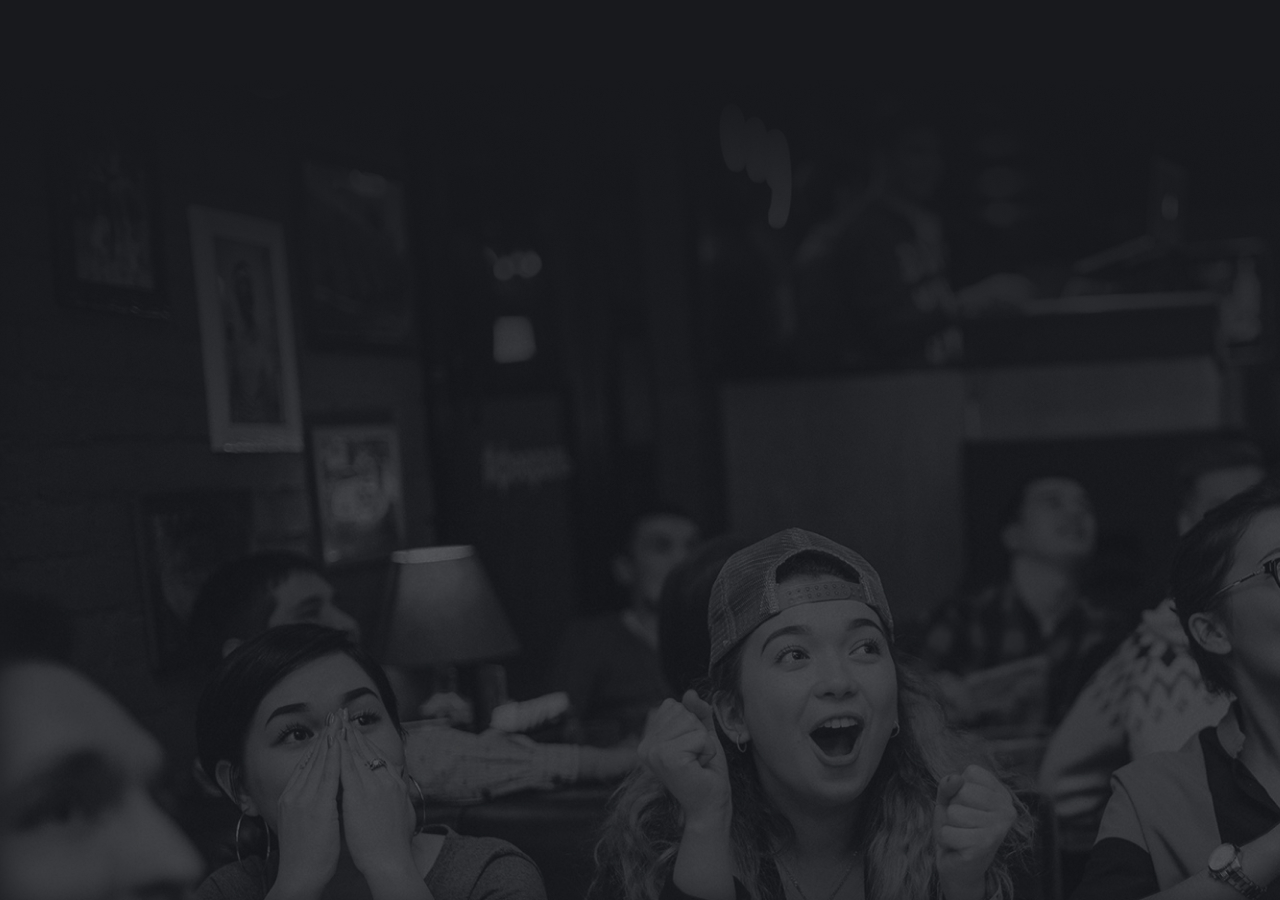
==== commit e692c621: "Add files via upload" ====
--- a/index.html
+++ b/index.html
@@ -1,227 +1,25 @@
 <!DOCTYPE html>
 <html lang="en">
   <head>
-    <meta charset="UTF-8">
-    <meta name="viewport" content="width=a, initial-scale=1.0">
+    <meta charset="UTF-8" />
+    <meta name="viewport" content="width=device-width, initial-scale=1.0" />
     <title>Document</title>
-    <link rel="preconnect" href="https://fonts.googleapis.com">
-<link rel="preconnect" href="https://fonts.gstatic.com" crossorigin>
-<link href="https://fonts.googleapis.com/css2?family=Inter:wght@100;200;300;400;500;600;700;800;900&family=Lora:ital,wght@0,500;0,600;0,700;1,500;1,600;1,700&family=Open+Sans:wght@400;700&display=swap" rel="stylesheet">
-
-    <link rel="stylesheet" href="./style.css">
+    <link rel="preconnect" href="https://fonts.googleapis.com" />
+    <link rel="preconnect" href="https://fonts.gstatic.com" crossorigin />
+    <link
+      href="https://fonts.googleapis.com/css2?family=Inter:wght@100;200;300;400;500;600;700;800;900&family=Lora:ital,wght@0,500;0,600;0,700;1,500;1,600;1,700&family=Open+Sans:wght@400;700&display=swap"
+      rel="stylesheet"
+    />
+    <link rel="stylesheet" href="./style.css" />
   </head>
   <body>
-    <div class="wrapper main-page-wrapper">
-      <div class="container">
-      <header class="header">
-        <div class="logo">
-          <a href="#" class="logo__link">Quiz-box</a>
+    <div class="welcome">
+      <div class="welcome__container">
+        <div class="central">
+          <img src="./img/Quiz-box.png" alt="Quiz-box" />
+          <a href="./main.html" class="main__button welcome__button">Войти</a>
         </div>
-        <nav class="menu">
-          <ul class="menu__list">
-            <li class="menu__item"><a href="" class="menu__link">Главная</a></li>
-            <li class="menu__item"><a href="" class="menu__link">Игры</a></li>
-            <li class="menu__item"><a href="" class="menu__link">Отзывы</a></li></li>
-          </ul>
-        </nav>
-        <addres class="address">
-          <div class="address__phone">
-            <a href="tel:+78007003030">8 800 700 30 30</a>
-          </div>
-          <div class="address__schedule">График работы</div>
-        </addres>
-      </header>
-      <main class="main">
-        <section class="primary">
-          <h1 class="primary__title">
-            Интеллектуальный вечер для шумной компании
-          </h1>
-          <p class="primary__text">Игры на&nbsp;любой вкус</p>
-          <a class="primary__button" href="" target="_blank">Подробнее</a>
-        </section>
-        <section class="week-new">
-          <div class="week-new__title">
-            <h2 class="week-new__title-text">Новинки недели</h2>
-            <div class="week-new__title-icon"><img src="img/ic1.png" alt="New" /></div>
-          </div>
-          <ul class="week-new__list">
-            <li class="week-new__card">
-              <img src="img/music.png" alt="Музыкальная игра" class="week-new__img" />
-              <div class="week-new__info">
-                <h3 class="week-new__name">Музыкальная игра</h3>
-                <div class="week-new__character">
-                  <img src="./img/clock.png" alt="time" class="week-new__icon" />
-                  <h4 class="week-new__subtitle week-new__time">90 минут</h4>
-                </div>
-                <div class="week-new__character">
-                  <img src="./img/qa.png" alt="question" class="week-new__icon" />
-                  <h4 class="week-new__subtitle">70 вопросов</h4>
-                </div>
-                <p class="week-new__text">
-                  Равным образом постоянное обеспечение нашей деятельности
-                  позволяет оценить значение систем массового участия.
-                </p>
-                <a class="card__button">Смотреть</a>
-              </div>
-            </li>
-            <li class="week-new__card">
-              <img src="./img/back.png" alt="Назад в&nbsp;90-е" class="week-new__img" />
-              <div class="week-new__info">
-                <h3 class="week-new__name">Назад в&nbsp;90-е</h3>
-                <div class="week-new__character">
-                  <img src="./img/clock.png" alt="time" class="week-new__icon" />
-                  <h4 class="week-new__subtitle week-new__time">90 минут</h4>
-                </div>
-                <div class="week-new__character">
-                  <img src="./img/qa.png" alt="question" class="week-new__icon" />
-                  <h4 class="week-new__subtitle">70 вопросов</h4>
-                </div>
-                <p class="week-new__text">
-                  Равным образом постоянное обеспечение нашей деятельности
-                  позволяет оценить значение систем массового участия.
-                </p>
-                <a class="card__button card_button-full">Смотреть</a>
-              </div>
-            </li>
-            <li class="week-new__card">
-              <img src="./img/quize.png" alt="IT-викторина" class="week-new__img" />
-              <div class="week-new__info">
-                <h3 class="week-new__name">IT-викторина</h3>
-                <div class="week-new__character">
-                  <img src="./img/clock.png" alt="time" class="week-new__icon" />
-                  <h4 class="week-new__subtitle week-new__time">90 минут</h4>
-                </div>
-                <div class="week-new__character">
-                  <img src="./img/qa.png" alt="question" class="week-new__icon" />
-                  <h4 class="week-new__subtitle">70 вопросов</h4>
-                </div>
-                <p class="week-new__text">
-                  Равным образом постоянное обеспечение нашей деятельности
-                  позволяет оценить значение систем массового участия.
-                </p>
-                <a class="card__button">Смотреть</a>
-              </div>
-            </li>
-          </ul>
-        </section>
-        <section class="game">
-          <h2 class="game__title">Прошедшие игры</h2>
-          <ul class="game__list">
-            <li class="game__card">
-              <a href=""
-                ><img src="./img/newyear.png" alt="Новогодний квиз" class="game__img"
-              /></a>
-              <div class="game__info">
-                <p class="game__date">1 января</p>
-                <h3 class="game__card-title">Новогодний квиз</h3>
-                <p class="game__text">
-                  Успевайте забронировать даты. Пока еще есть места
-                  на&nbsp;декабрь. Удачи и&nbsp;всех благ!
-                </p>
-              </div>
-            </li>
-            <li class="game__card">
-              <a href=""><img src="./img/spring.png" alt="Весенняя игра" class="game__img" /></a>
-              <div class="game__info">
-                <p class="game__date">8 марта</p>
-                <h3 class="game__card-title">Весенняя игра</h3>
-                <p class="game__text">
-                  Успевайте забронировать даты. Пока еще есть места
-                  на&nbsp;декабрь. Удачи и&nbsp;всех благ!
-                </p>
-              </div>
-            </li>
-          </ul>
-          <div class="paginator">
-            <div class="paginator__display">
-              Страница <span class="paginator__display-current">1</span>из
-              <span class="paginator__display-all">7</span>
-            </div>
-            <ul class="paginator__list">
-              <li class="paginator__item paginator__item--active">
-                <a href="" class="paginator__link">1</a>
-              </li>
-              <li class="paginator__item">
-                <a href="" class="paginator__link">2</a>
-              </li>
-              <li class="paginator__item">
-                <a href="" class="paginator__link">3</a>
-              </li>
-              <li class="paginator__item">
-                <a href="" class="paginator__link">4</a>
-              </li>
-              <li class="paginator__item">
-                <a href="" class="paginator__link">5</a>
-              </li>
-              <li class="paginator__item">
-                <a href="" class="paginator__link">6</a>
-              </li>
-              <li class="paginator__item">
-                <a href="" class="paginator__link">7</a>
-              </li>
-            </ul>
-          </div>
-        </section>
-        <section class="about">
-          <img src="./img/about.png" alt="Картинка о нас" class="about_img" />
-          <div class="about__description">
-            <h2 class="about__title">О&nbsp;нас</h2>
-            <p class="about__text">
-              Сайт рыбатекст поможет дизайнеру, верстальщику, вебмастеру
-              сгенерировать несколько абзацев более менее осмысленного текста рыбы
-              на&nbsp;русском языке, а&nbsp;начинающему оратору отточить навык
-              публичных выступлений в&nbsp;домашних условиях.
-            </p>
-            <a class="about__button">Подробнее</a>
-          </div>
-        </section>
-      </main>
-        <footer class="footer">
-          <div class="footer__border">
-          </div>
-          <div class="logo">
-            <a href="#" class="logo__link">Quiz-box</a>
-          </div>
-          <nav class="menu__footer">
-            <ul class="menu__list">
-              <li class="menu__item"><a href="" class="menu__link">Главная</a></li>
-              <li class="menu__item"><a href="" class="menu__link">Игры</a></li>
-              <li class="menu__item"><a href="" class="menu__link">Отзывы</a></li></li>
-            </ul>
-          </nav>
-          <div class="social">
-            <ul class="social__list">
-              <li class="social__item">
-                <a href="" class="social__link"
-                  ><img src="./img/tg.png" alt="tg" class="social__img"
-                /></a>
-              </li>
-              <li class="social__item">
-                <a href="" class="social__link"
-                  ><img src="./img/vk.png" alt="vk" class="social__img"
-                /></a>
-              </li>
-              <li class="social__item">
-                <a href="" class="social__link"
-                  ><img src="./img/f.png" alt="ok" class="social__img"
-                /></a>
-              </li>
-              <li class="social__link">
-                <a href="" class="social__link"
-                  ><img src="./img/in.png" alt="youtube" class="social__img"
-                /></a>
-              </li>
-            </ul>
-          </div>
-          <div class="address">
-            <p class="address__call">Бесплатный звонок по&nbsp;России</p>
-            <div class="address__phone">
-              <a href="tel:+78007003030">8 800 700 30 30</a>
-            </div>
-          </div>
-        </footer>
-
-    </div>
+      </div>
     </div>
   </body>
 </html>
--- a/style.css
+++ b/style.css
@@ -1,5 +1,8 @@
+@import url("./normalize.css");
 @import url("./wrapper.css");
 @import url("./header.css");
 @import url("./main.css");
 @import url("./footer.css");
-@import url("./services_main.css");+@import url("./services_main.css");
+@import url("./reviews.css");
+@import url("./hello.css");